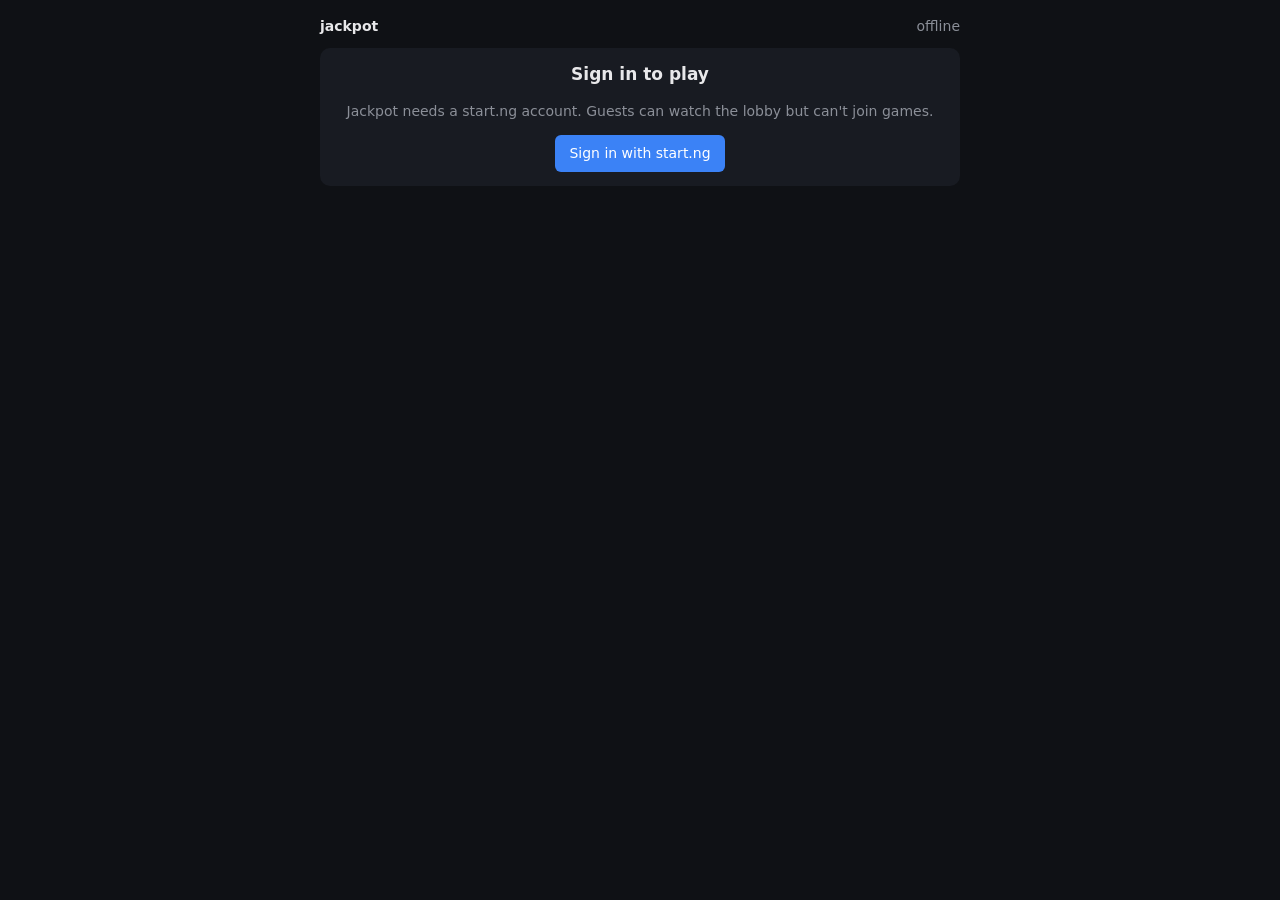
==== index.html @ dc9ca057 "Real client: sign-in, room list, lobby; move probe to probe/" ====
<!doctype html>
<html lang="en">
<head>
<meta charset="utf-8">
<meta name="viewport" content="width=device-width, initial-scale=1">
<title>jackpot</title>
<link rel="icon" href="data:,">
<link rel="stylesheet" href="css/base.css">
<link rel="stylesheet" href="css/app.css">
</head>
<body>
<div id="app"></div>
<div id="toast" hidden></div>
<script type="module" src="js/app.js"></script>
</body>
</html>
---- css/base.css ----
:root { color-scheme: dark; --bg:#0f1115; --card:#181b22; --fg:#e8e8ea; --mute:#8b8f98; --ok:#4ade80; --bad:#f87171; --warn:#fbbf24; --acc:#3b82f6; }
* { box-sizing: border-box; }
body { margin:0; padding:16px; background:var(--bg); color:var(--fg); font:14px/1.45 system-ui, sans-serif; }
button { padding:5px 10px; border-radius:6px; border:0; background:var(--acc); color:#fff; font:inherit; cursor:pointer; }
button:disabled { opacity:.4; cursor:default; }
button.alt { background:#2a2f3a; }
input, textarea { padding:5px 8px; border-radius:6px; border:1px solid #333; background:#0b0d11; color:var(--fg); font:inherit; }
.mute { color:var(--mute); } .ok { color:var(--ok); } .bad { color:var(--bad); } .warn { color:var(--warn); }
.row { display:flex; gap:6px; align-items:center; flex-wrap:wrap; }
.card { display:inline-flex; align-items:center; justify-content:center; width:34px; height:44px; border-radius:6px; background:#222733; font-size:20px; margin:2px; }
.card.pass { outline:2px solid var(--warn); }
---- css/app.css ----
header.top { display:flex; gap:12px; align-items:center; justify-content:space-between; margin-bottom:12px; }
header.top .profile { margin-left:auto; }
#app { max-width:640px; margin:0 auto; }
.panel { background:var(--card); border-radius:10px; padding:14px; margin-bottom:12px; }
.panel h2 { margin:0 0 8px; font-size:17px; }
.center { text-align:center; }
.between { justify-content:space-between; }
.room { display:flex; justify-content:space-between; align-items:center; gap:8px; padding:8px 0; border-top:1px solid #232733; flex-wrap:wrap; }
.tag { font-size:11px; padding:1px 7px; border-radius:99px; border:1px solid var(--mute); color:var(--mute); margin-left:4px; }
.who { display:inline-flex; align-items:center; gap:8px; }
.profile { display:flex; align-items:center; gap:10px; }
.avatar { border-radius:8px; image-rendering:pixelated; vertical-align:middle; }
a.btn { display:inline-block; padding:8px 14px; border-radius:6px; background:var(--acc); color:#fff; text-decoration:none; }
pre.log { height:140px; overflow:auto; font-size:12px; color:var(--mute); background:#0b0d11; padding:8px; border-radius:6px; white-space:pre-wrap; }
#toast { position:fixed; left:50%; bottom:20px; transform:translateX(-50%); background:#2a2f3a; padding:10px 16px; border-radius:8px; max-width:90vw; }
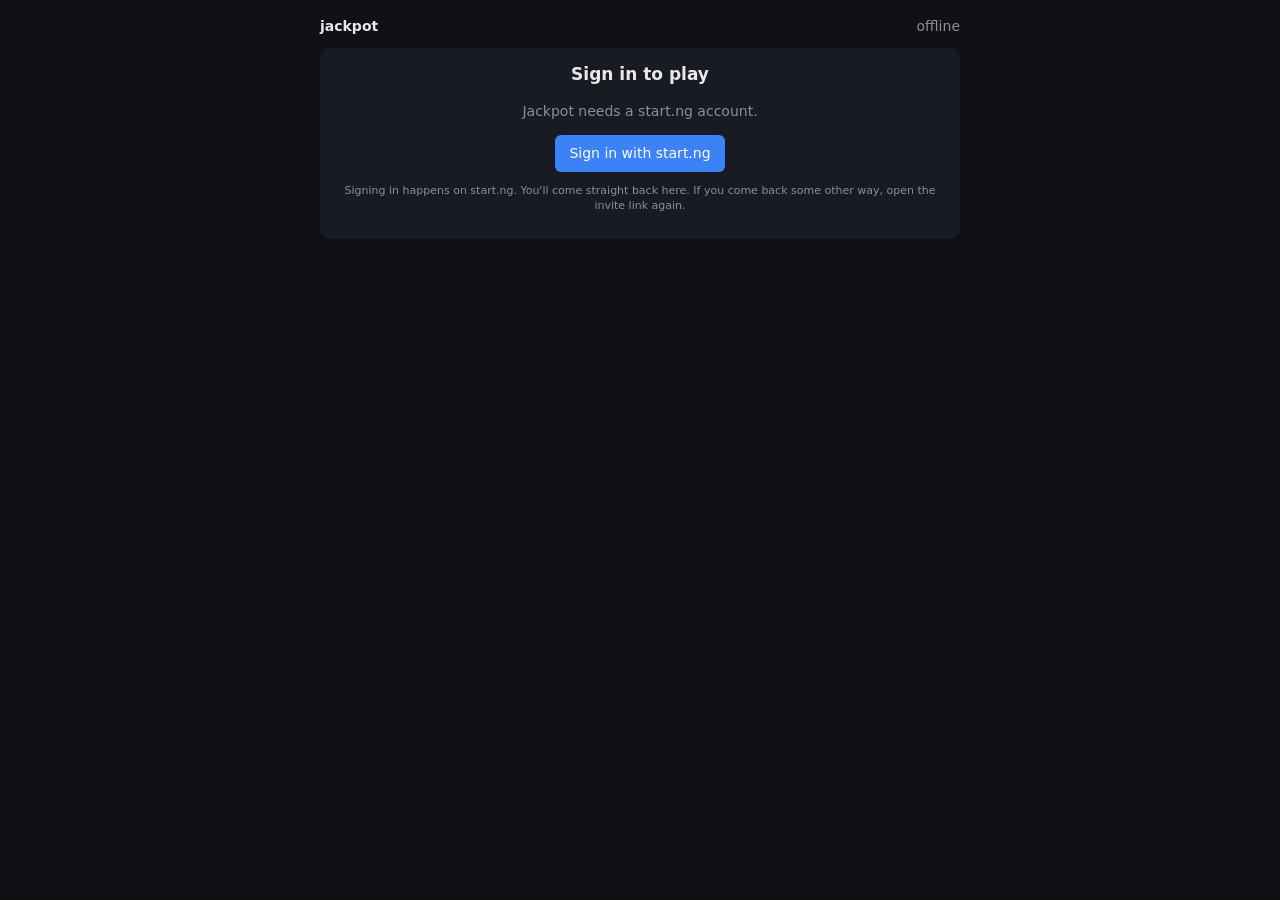
==== commit 49153345: "Game screen with no page scroll: bottom button with chat, team, signal, log and menu panels; popups;" ====
--- a/index.html
+++ b/index.html
@@ -11,6 +11,11 @@
 <body>
 <div id="app"></div>
 <div id="toast" hidden></div>
+<div id="popups"></div>
+<div id="banner" class="banner" hidden></div>
+<div id="dock" hidden></div>
+<div id="sheet" class="sheet" hidden></div>
+<div id="overlay" class="overlay" hidden></div>
 <script type="module" src="js/app.js"></script>
 </body>
 </html>
--- a/css/app.css
+++ b/css/app.css
@@ -13,3 +13,101 @@
 a.btn { display:inline-block; padding:8px 14px; border-radius:6px; background:var(--acc); color:#fff; text-decoration:none; }
 pre.log { height:140px; overflow:auto; font-size:12px; color:var(--mute); background:#0b0d11; padding:8px; border-radius:6px; white-space:pre-wrap; }
 #toast { position:fixed; left:50%; bottom:20px; transform:translateX(-50%); background:#2a2f3a; padding:10px 16px; border-radius:8px; max-width:90vw; }
+.ring { position:relative; height:min(78vw, 360px); margin:8px 0; }
+.stage .ring { position:absolute; inset:0; height:auto; margin:0; }
+.seat { position:absolute; transform:translate(-50%,-50%); text-align:center; width:84px; background:#12151b; border-radius:10px; padding:4px; border:2px solid transparent; }
+.seat.holder { border-color:var(--warn); }
+.seat.me { background:#1c2330; }
+.seat.out { opacity:.4; }
+.seat .nm { font-size:12px; overflow:hidden; text-overflow:ellipsis; white-space:nowrap; }
+.sm { font-size:11px; }
+.seat button.sm { padding:2px 6px; margin-top:2px; }
+.t0 { --team:#60a5fa; } .t1 { --team:#f472b6; } .t2 { --team:#4ade80; } .t3 { --team:#fbbf24; } .t4 { --team:#c084fc; }
+.seat:not(.holder) { border-color:transparent; } .seat .nm { color:var(--team, var(--fg)); }
+.score { display:flex; flex-direction:column; gap:4px; margin:6px 0; }
+.score-team { display:flex; justify-content:space-between; gap:8px; align-items:center; font-size:13px; }
+.score-team.out { opacity:.4; text-decoration:line-through; }
+.letters i { font-style:normal; display:inline-block; width:18px; text-align:center; color:#3a4050; font-weight:700; }
+.letters i.on { color:var(--team, var(--ok)); }
+.hand { text-align:center; margin:8px 0; }
+.card small { font-size:11px; margin-left:2px; color:var(--mute); }
+.prompt { background:#2a2312; border:1px solid var(--warn); border-radius:8px; padding:8px; margin:8px 0; }
+.chat { background:#0b0d11; border-radius:6px; padding:8px; min-height:90px; max-height:200px; overflow:auto; margin:8px 0; font-size:13px; }
+h3 { margin:8px 0 4px; font-size:14px; }
+.tag.priv { color:var(--warn); border-color:var(--warn); }
+.chat.private { border-left:3px solid var(--warn); }
+.panel.pub { border-left:3px solid var(--acc); }
+.modal-backdrop { position:fixed; inset:0; background:rgba(0,0,0,.65); display:flex; align-items:center; justify-content:center; padding:16px; z-index:50; }
+.modal { background:var(--card); border-radius:12px; width:min(560px, 100%); max-height:min(86vh, 720px); display:flex; flex-direction:column; box-shadow:0 10px 40px rgba(0,0,0,.5); }
+.modal-head { display:flex; justify-content:space-between; align-items:center; gap:8px; padding:14px 16px 8px; }
+.modal-head h2 { margin:0; font-size:18px; }
+.modal-body { overflow:auto; padding:0 16px 8px; font-size:14px; line-height:1.5; }
+.modal-body h3 { margin:14px 0 4px; font-size:14px; color:var(--acc); }
+.modal-body p, .modal-body ul { margin:4px 0; }
+.modal-body ul { padding-left:20px; }
+.modal-body .g { display:inline-block; font-size:18px; padding:0 4px; }
+.modal-foot { padding:10px 16px 14px; text-align:right; border-top:1px solid #232733; }
+.gestures { display:flex; flex-wrap:wrap; gap:6px; margin-bottom:6px; }
+.gestures button { font-size:13px; padding:4px 8px; }
+.feed { background:#0b0d11; border-radius:8px; padding:6px 10px; margin:8px 0; font-size:13px; }
+.sig.private { color:var(--warn); }
+.sig.hist { opacity:.65; }
+
+/* ---- the game screen: one screen, no page scroll ---- */
+body.stage-on { padding:0; overflow:hidden; height:100dvh; }
+body.stage-on #app { max-width:640px; margin:0 auto; height:100dvh; }
+body.stage-on #toast { bottom:92px; }
+.stage { height:100dvh; display:flex; flex-direction:column; gap:6px; padding:8px 10px 84px; }
+.topbar { display:flex; justify-content:space-between; align-items:center; font-weight:600; min-height:24px; }
+.topbar .conn { font-size:12px; }
+.stage .score { margin:0; }
+.score-team .nm { color:var(--team, var(--fg)); font-size:13px; overflow:hidden; text-overflow:ellipsis; white-space:nowrap; min-width:0; }
+.mid { flex:1; min-height:0; position:relative; }
+.centre { position:absolute; left:50%; top:50%; transform:translate(-50%,-50%); text-align:center; pointer-events:none; }
+.big { font-size:22px; font-weight:700; }
+.controls { display:flex; flex-direction:column; gap:6px; }
+.controls .hand { margin:0; text-align:center; min-height:50px; }
+button.wide { width:100%; padding:12px; font-size:16px; }
+.row.nowrap { flex-wrap:nowrap; }
+.row.nowrap input { flex:1; min-width:0; }
+.row.center { justify-content:center; }
+.teampane { flex:1; min-height:0; display:flex; flex-direction:column; gap:6px; }
+.teampane h3 { margin:0; }
+.teampane .chat { flex:1; min-height:0; max-height:none; margin:0; overflow:auto; }
+.resultbox { flex:1; display:flex; flex-direction:column; align-items:center; justify-content:center; gap:10px; text-align:center; }
+.resultbox .score { width:100%; }
+body.sheet-open .stage { height:50dvh; padding-bottom:6px; }
+body.sheet-open .controls > :not(.prompt) { display:none; }
+
+/* ---- the bottom button and its panels ---- */
+#dock { position:fixed; left:0; right:0; bottom:calc(12px + env(safe-area-inset-bottom)); display:flex; flex-direction:column; align-items:center; gap:10px; z-index:30; pointer-events:none; }
+#dock > * { pointer-events:auto; }
+.fab { width:58px; height:58px; border-radius:50%; font-size:24px; position:relative; box-shadow:0 4px 16px rgba(0,0,0,.5); }
+.dock-menu { display:flex; gap:8px; background:var(--card); padding:10px; border-radius:16px; box-shadow:0 4px 20px rgba(0,0,0,.5); }
+.dock-item { background:#222733; display:flex; flex-direction:column; align-items:center; gap:2px; padding:8px 8px; font-size:12px; min-width:54px; }
+.dock-item .ic { font-size:22px; position:relative; }
+.badge { position:absolute; top:-6px; right:-8px; background:#ef4444; color:#fff; font-size:11px; font-style:normal; min-width:18px; height:18px; border-radius:9px; display:flex; align-items:center; justify-content:center; padding:0 4px; }
+.fab .badge { top:-2px; right:-2px; }
+.sheet { position:fixed; left:0; right:0; bottom:0; height:50dvh; max-width:640px; margin:0 auto; background:var(--card); border-radius:16px 16px 0 0; box-shadow:0 -8px 30px rgba(0,0,0,.55); z-index:40; display:flex; flex-direction:column; }
+.sheet-head { display:flex; justify-content:space-between; align-items:center; padding:10px 14px 4px; }
+.sheet-head h3 { margin:0; font-size:16px; }
+.sheet-body { flex:1; min-height:0; display:flex; flex-direction:column; gap:6px; padding:0 14px; }
+.sheet-body #sheet-list { flex:1; min-height:0; overflow:auto; max-height:none; margin:0; }
+.sheet-foot { padding:8px 14px calc(12px + env(safe-area-inset-bottom)); }
+.sheet-foot:empty { display:none; }
+.tabs { display:flex; gap:6px; }
+.menu { display:flex; flex-direction:column; gap:10px; padding-bottom:8px; }
+
+/* ---- popups, banners and the end of the game ---- */
+#popups { position:fixed; top:42%; left:50%; transform:translate(-50%,-50%); width:min(92vw, 420px); display:flex; flex-direction:column; align-items:center; gap:6px; z-index:60; pointer-events:none; }
+.pop { background:#222733; padding:8px 12px; border-radius:10px; box-shadow:0 4px 16px rgba(0,0,0,.5); animation:pop .2s ease-out; }
+.pop.warn, .pop.private { border-left:3px solid var(--warn); }
+.pop.bad { border-left:3px solid var(--bad); }
+@keyframes pop { from { opacity:0; transform:translateY(-8px); } to { opacity:1; transform:none; } }
+.banner { position:fixed; left:50%; top:26%; transform:translateX(-50%); z-index:70; background:rgba(15,17,21,.96); border:2px solid var(--acc); border-radius:16px; padding:18px 26px; text-align:center; pointer-events:none; max-width:92vw; }
+.letter { font-size:30px; font-weight:800; color:var(--warn); margin-left:6px; }
+.overlay { position:fixed; inset:0; z-index:80; display:flex; flex-direction:column; align-items:center; justify-content:center; gap:12px; text-align:center; padding:24px; background:rgba(15,17,21,.94); }
+.overlay[hidden], .banner[hidden], #dock[hidden], .sheet[hidden] { display:none; }
+.overlay.win { background:radial-gradient(circle, #14351f, #0b1410); }
+.overlay.lose { background:radial-gradient(circle, #3a1717, #140b0b); }
+.overlay .icon { font-size:64px; }
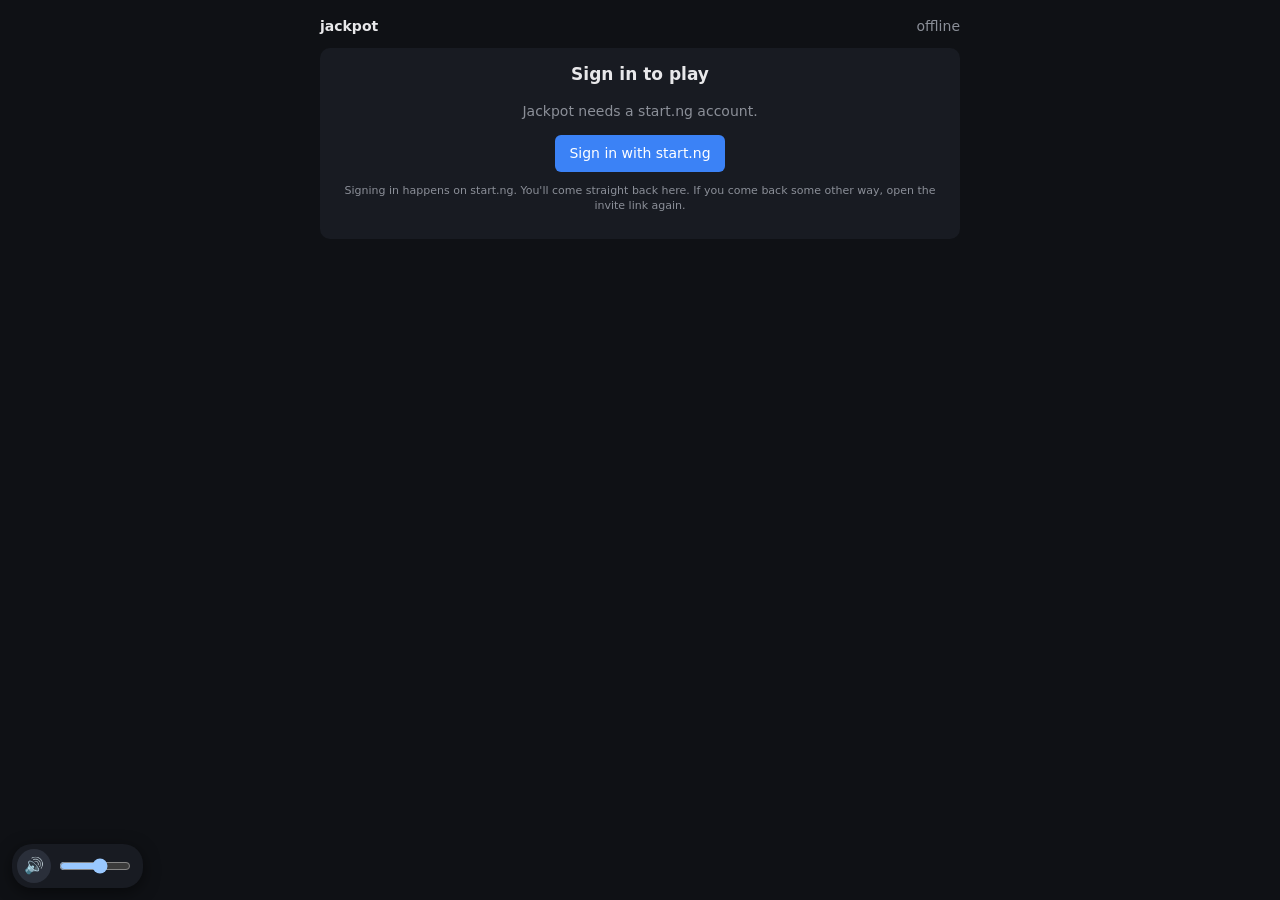
==== commit 37c19b47: "Add game sounds, a mute and volume control, and a game-start alert Cues are synthesised with the Web" ====
--- a/index.html
+++ b/index.html
@@ -16,6 +16,7 @@
 <div id="dock" hidden></div>
 <div id="sheet" class="sheet" hidden></div>
 <div id="overlay" class="overlay" hidden></div>
+<div id="sound"></div>
 <script type="module" src="js/app.js"></script>
 </body>
 </html>
--- a/css/app.css
+++ b/css/app.css
@@ -88,6 +88,9 @@
 .dock-item .ic { font-size:22px; position:relative; }
 .badge { position:absolute; top:-6px; right:-8px; background:#ef4444; color:#fff; font-size:11px; font-style:normal; min-width:18px; height:18px; border-radius:9px; display:flex; align-items:center; justify-content:center; padding:0 4px; }
 .fab .badge { top:-2px; right:-2px; }
+#sound { display:flex; align-items:center; gap:6px; position:fixed; left:12px; bottom:calc(12px + env(safe-area-inset-bottom)); z-index:30; background:var(--card); padding:5px 10px 5px 5px; border-radius:20px; box-shadow:0 4px 16px rgba(0,0,0,.5); }
+#sound button { width:34px; height:34px; border-radius:50%; padding:0; font-size:16px; }
+#sound input { width:72px; padding:0; }
 .sheet { position:fixed; left:0; right:0; bottom:0; height:50dvh; max-width:640px; margin:0 auto; background:var(--card); border-radius:16px 16px 0 0; box-shadow:0 -8px 30px rgba(0,0,0,.55); z-index:40; display:flex; flex-direction:column; }
 .sheet-head { display:flex; justify-content:space-between; align-items:center; padding:10px 14px 4px; }
 .sheet-head h3 { margin:0; font-size:16px; }
@@ -99,7 +102,7 @@
 .menu { display:flex; flex-direction:column; gap:10px; padding-bottom:8px; }
 
 /* ---- popups, banners and the end of the game ---- */
-#popups { position:fixed; top:42%; left:50%; transform:translate(-50%,-50%); width:min(92vw, 420px); display:flex; flex-direction:column; align-items:center; gap:6px; z-index:60; pointer-events:none; }
+#popups { position:fixed; top:27%; left:50%; transform:translateX(-50%); width:min(92vw, 420px); display:flex; flex-direction:column; align-items:center; gap:6px; z-index:60; pointer-events:none; }
 .pop { background:#222733; padding:8px 12px; border-radius:10px; box-shadow:0 4px 16px rgba(0,0,0,.5); animation:pop .2s ease-out; }
 .pop.warn, .pop.private { border-left:3px solid var(--warn); }
 .pop.bad { border-left:3px solid var(--bad); }
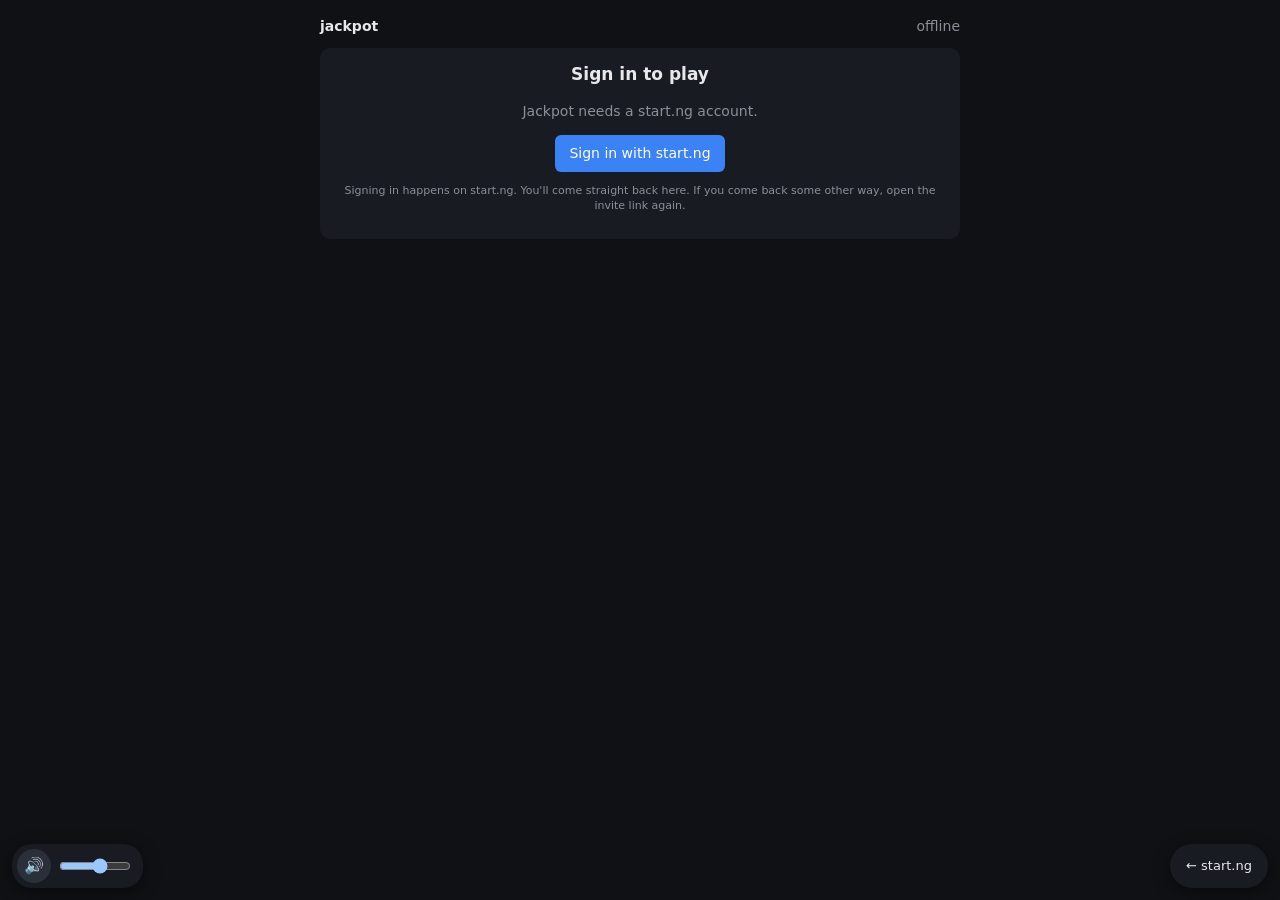
==== commit 598d184a: "Add a link back to start.ng A fixed '← start.ng' link sits at the bottom right of every screen, the " ====
--- a/index.html
+++ b/index.html
@@ -17,6 +17,7 @@
 <div id="sheet" class="sheet" hidden></div>
 <div id="overlay" class="overlay" hidden></div>
 <div id="sound"></div>
+<a id="startng" href="https://start.ng/">← start.ng</a>
 <script type="module" src="js/app.js"></script>
 </body>
 </html>
--- a/css/app.css
+++ b/css/app.css
@@ -17,6 +17,8 @@
 .stage .ring { position:absolute; inset:0; height:auto; margin:0; }
 .seat { position:absolute; transform:translate(-50%,-50%); text-align:center; width:84px; background:#12151b; border-radius:10px; padding:4px; border:2px solid transparent; }
 .seat.holder { border-color:var(--warn); }
+.seat .card { width:16px; height:22px; font-size:11px; margin:1px; border-radius:3px; } /* a watcher sees every hand: keep each to one row */
+.seat .card small { font-size:8px; }
 .seat.me { background:#1c2330; }
 .seat.out { opacity:.4; }
 .seat .nm { font-size:12px; overflow:hidden; text-overflow:ellipsis; white-space:nowrap; }
@@ -46,6 +48,10 @@
 .modal-body p, .modal-body ul { margin:4px 0; }
 .modal-body ul { padding-left:20px; }
 .modal-body .g { display:inline-block; font-size:18px; padding:0 4px; }
+.modal.small { width:min(340px, 100%); }
+.choices { display:flex; flex-direction:column; gap:8px; padding-bottom:16px; }
+.choice { display:flex; flex-direction:column; align-items:center; gap:2px; padding:14px; font-size:18px; }
+.choice span { font-size:12px; letter-spacing:.25em; opacity:.75; }
 .modal-foot { padding:10px 16px 14px; text-align:right; border-top:1px solid #232733; }
 .gestures { display:flex; flex-wrap:wrap; gap:6px; margin-bottom:6px; }
 .gestures button { font-size:13px; padding:4px 8px; }
@@ -54,6 +60,7 @@
 .sig.hist { opacity:.65; }
 
 /* ---- the game screen: one screen, no page scroll ---- */
+body { padding-bottom:calc(68px + env(safe-area-inset-bottom)); } /* room to scroll clear of the sound pill */
 body.stage-on { padding:0; overflow:hidden; height:100dvh; }
 body.stage-on #app { max-width:640px; margin:0 auto; height:100dvh; }
 body.stage-on #toast { bottom:92px; }
@@ -89,8 +96,9 @@
 .badge { position:absolute; top:-6px; right:-8px; background:#ef4444; color:#fff; font-size:11px; font-style:normal; min-width:18px; height:18px; border-radius:9px; display:flex; align-items:center; justify-content:center; padding:0 4px; }
 .fab .badge { top:-2px; right:-2px; }
 #sound { display:flex; align-items:center; gap:6px; position:fixed; left:12px; bottom:calc(12px + env(safe-area-inset-bottom)); z-index:30; background:var(--card); padding:5px 10px 5px 5px; border-radius:20px; box-shadow:0 4px 16px rgba(0,0,0,.5); }
+#startng { position:fixed; right:12px; bottom:calc(12px + env(safe-area-inset-bottom)); z-index:30; display:flex; align-items:center; height:44px; padding:0 16px; border-radius:22px; background:var(--card); color:var(--fg); font-size:13px; text-decoration:none; box-shadow:0 4px 16px rgba(0,0,0,.5); }
 #sound button { width:34px; height:34px; border-radius:50%; padding:0; font-size:16px; }
-#sound input { width:72px; padding:0; }
+#sound input { width:clamp(40px, calc(50vw - 108px), 72px); padding:0; } /* stays clear of the bottom button on narrow phones */
 .sheet { position:fixed; left:0; right:0; bottom:0; height:50dvh; max-width:640px; margin:0 auto; background:var(--card); border-radius:16px 16px 0 0; box-shadow:0 -8px 30px rgba(0,0,0,.55); z-index:40; display:flex; flex-direction:column; }
 .sheet-head { display:flex; justify-content:space-between; align-items:center; padding:10px 14px 4px; }
 .sheet-head h3 { margin:0; font-size:16px; }
@@ -108,6 +116,7 @@
 .pop.bad { border-left:3px solid var(--bad); }
 @keyframes pop { from { opacity:0; transform:translateY(-8px); } to { opacity:1; transform:none; } }
 .banner { position:fixed; left:50%; top:26%; transform:translateX(-50%); z-index:70; background:rgba(15,17,21,.96); border:2px solid var(--acc); border-radius:16px; padding:18px 26px; text-align:center; pointer-events:none; max-width:92vw; }
+.banner button { pointer-events:auto; margin-top:8px; }
 .letter { font-size:30px; font-weight:800; color:var(--warn); margin-left:6px; }
 .overlay { position:fixed; inset:0; z-index:80; display:flex; flex-direction:column; align-items:center; justify-content:center; gap:12px; text-align:center; padding:24px; background:rgba(15,17,21,.94); }
 .overlay[hidden], .banner[hidden], #dock[hidden], .sheet[hidden] { display:none; }
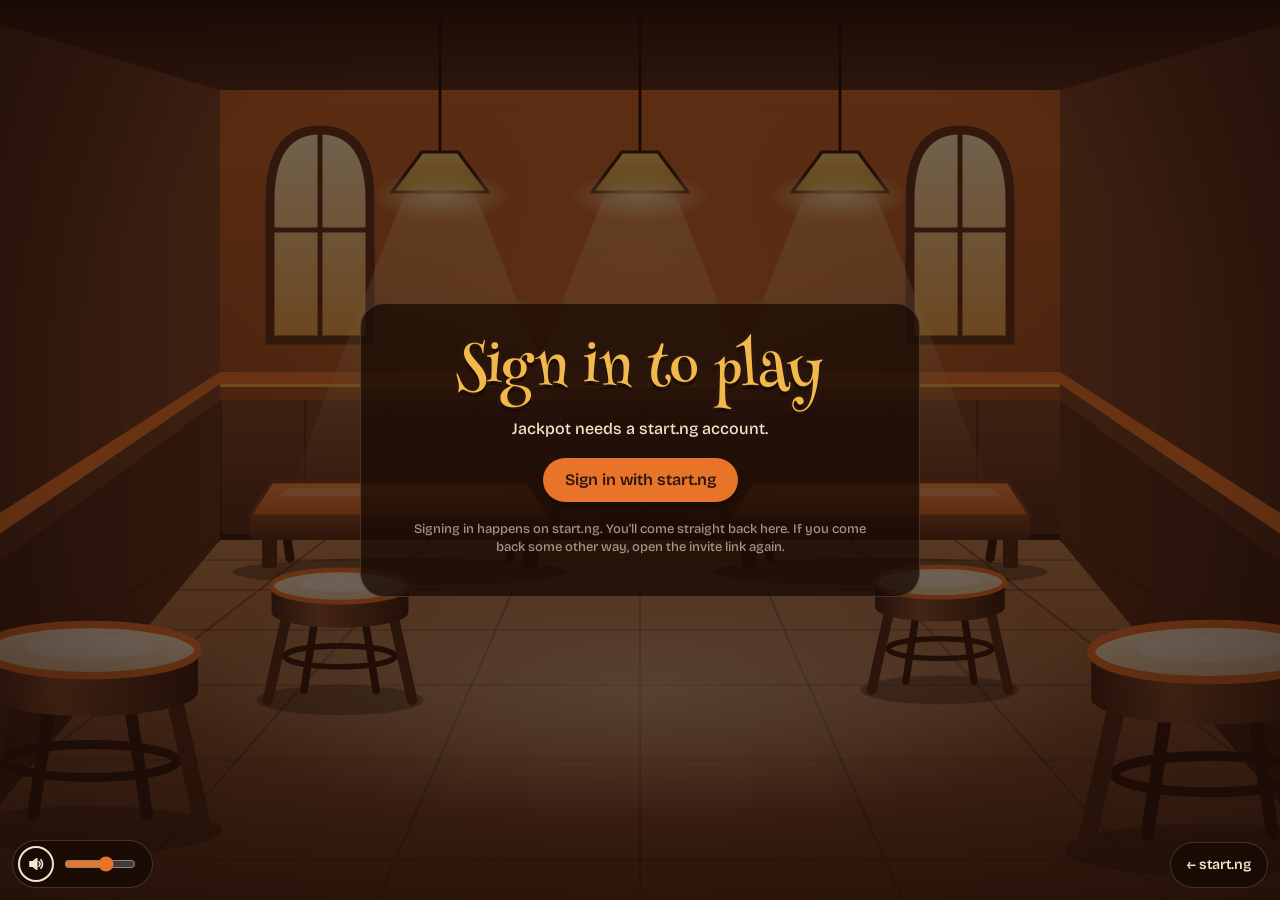
==== commit db474cd2: "Redesign the client: warm room, new screens, real avatars New look across every screen: a drawn room" ====
--- a/index.html
+++ b/index.html
@@ -2,18 +2,24 @@
 <html lang="en">
 <head>
 <meta charset="utf-8">
-<meta name="viewport" content="width=device-width, initial-scale=1">
+<meta name="viewport" content="width=device-width, initial-scale=1, viewport-fit=cover">
 <title>jackpot</title>
 <link rel="icon" href="data:,">
+<link rel="preconnect" href="https://fonts.googleapis.com">
+<link rel="preconnect" href="https://fonts.gstatic.com" crossorigin>
+<link rel="stylesheet" href="https://fonts.googleapis.com/css2?family=Bricolage+Grotesque:opsz,wght@12..96,400..800&family=Henny+Penny&display=swap">
 <link rel="stylesheet" href="css/base.css">
 <link rel="stylesheet" href="css/app.css">
 </head>
 <body>
+<div id="scene" aria-hidden="true"></div>
 <div id="app"></div>
+<div id="who"></div>
 <div id="toast" hidden></div>
 <div id="popups"></div>
 <div id="banner" class="banner" hidden></div>
 <div id="dock" hidden></div>
+<div id="scrim" hidden data-act="sheet-close"></div>
 <div id="sheet" class="sheet" hidden></div>
 <div id="overlay" class="overlay" hidden></div>
 <div id="sound"></div>
--- a/css/base.css
+++ b/css/base.css
@@ -1,11 +1,47 @@
-:root { color-scheme: dark; --bg:#0f1115; --card:#181b22; --fg:#e8e8ea; --mute:#8b8f98; --ok:#4ade80; --bad:#f87171; --warn:#fbbf24; --acc:#3b82f6; }
+/* Tokens, reset and the controls every screen shares. Screens and components are in app.css. */
+:root {
+  color-scheme: dark;
+  --ink: #2b160d; --night: #1a0b05; --cream: #f4e6cc; --orange: #e8742a; --gold: #f2b84b;
+  --ok: #4ade80; --bad: #f87171; --warn: #f2b84b; --bot: #9fb4ff;
+  --glass: rgba(26, 11, 5, .78); --glass-line: rgba(244, 230, 204, .18); --row: rgba(244, 230, 204, .08);
+  --mute: rgba(244, 230, 204, .62);
+  /* a team keeps its colour for the whole game: names, avatars, letters */
+  --t0: #e8742a; --t1: #7fc29b; --t2: #e0707f; --t3: #6fa8dc; --t4: #b794e6;
+  --display: 'Henny Penny', 'Georgia', serif;
+  --text: 'Bricolage Grotesque', system-ui, sans-serif;
+  --safe-b: env(safe-area-inset-bottom, 0px);
+}
 * { box-sizing: border-box; }
-body { margin:0; padding:16px; background:var(--bg); color:var(--fg); font:14px/1.45 system-ui, sans-serif; }
-button { padding:5px 10px; border-radius:6px; border:0; background:var(--acc); color:#fff; font:inherit; cursor:pointer; }
-button:disabled { opacity:.4; cursor:default; }
-button.alt { background:#2a2f3a; }
-input, textarea { padding:5px 8px; border-radius:6px; border:1px solid #333; background:#0b0d11; color:var(--fg); font:inherit; }
-.mute { color:var(--mute); } .ok { color:var(--ok); } .bad { color:var(--bad); } .warn { color:var(--warn); }
-.row { display:flex; gap:6px; align-items:center; flex-wrap:wrap; }
-.card { display:inline-flex; align-items:center; justify-content:center; width:34px; height:44px; border-radius:6px; background:#222733; font-size:20px; margin:2px; }
-.card.pass { outline:2px solid var(--warn); }
+html { background: var(--night); }
+body { margin: 0; min-height: 100dvh; color: var(--cream); font: 500 16px/1.4 var(--text); background: transparent; -webkit-tap-highlight-color: transparent; }
+h1, h2, h3, p { margin: 0; }
+[hidden] { display: none !important; }
+
+/* buttons: orange is the main action, cream the second, ghost the quiet one */
+button, a.btn { font: 600 16px/1.2 var(--text); display: inline-flex; align-items: center; justify-content: center; gap: 8px; padding: 12px 22px; border-radius: 999px; border: 0; background: var(--orange); color: var(--ink); text-decoration: none; cursor: pointer; box-shadow: 0 4px 0 var(--night); }
+button:active, a.btn:active { transform: translateY(2px); box-shadow: 0 2px 0 var(--night); }
+button.cream { background: var(--cream); }
+button.alt { background: rgba(26, 11, 5, .45); color: var(--cream); box-shadow: inset 0 0 0 2px var(--cream); }
+button.alt:active { box-shadow: inset 0 0 0 2px var(--cream); transform: none; }
+button.sm { padding: 9px 16px; font-size: 14px; }
+button.wide { width: 100%; padding: 16px; font-size: 18px; }
+button:disabled { opacity: .4; cursor: default; box-shadow: none; transform: none; }
+button.round { width: 44px; height: 44px; padding: 0; flex: 0 0 auto; background: rgba(26, 11, 5, .55); color: var(--cream); box-shadow: inset 0 0 0 2px var(--cream); }
+button.round.sm { width: 36px; height: 36px; }
+:focus-visible { outline: 3px solid var(--gold); outline-offset: 2px; }
+
+input, textarea { font: 500 16px var(--text); padding: 12px 18px; border-radius: 999px; border: 1px solid var(--glass-line); background: rgba(0, 0, 0, .4); color: var(--cream); min-width: 0; }
+input::placeholder { color: var(--mute); }
+input[type=range] { padding: 0; border: 0; background: none; accent-color: var(--orange); }
+
+.mute { color: var(--mute); } .ok { color: var(--ok); } .bad { color: var(--bad); } .warn { color: var(--gold); }
+.sm { font-size: 13px; }
+.row { display: flex; gap: 8px; align-items: center; flex-wrap: wrap; }
+.row.nowrap { flex-wrap: nowrap; }
+.row.nowrap input { flex: 1; min-width: 0; }
+.row.center { justify-content: center; }
+.row.between { justify-content: space-between; }
+.grow { flex: 1; min-width: 0; }
+
+/* the headline face: Henny Penny, gold, with a dark outline and a hard shadow */
+.display { font-family: var(--display); font-weight: 400; line-height: 1; color: var(--gold); -webkit-text-stroke: .12em var(--ink); paint-order: stroke fill; text-shadow: 0 .07em 0 var(--night); }
--- a/css/app.css
+++ b/css/app.css
@@ -1,125 +1,238 @@
-header.top { display:flex; gap:12px; align-items:center; justify-content:space-between; margin-bottom:12px; }
-header.top .profile { margin-left:auto; }
-#app { max-width:640px; margin:0 auto; }
-.panel { background:var(--card); border-radius:10px; padding:14px; margin-bottom:12px; }
-.panel h2 { margin:0 0 8px; font-size:17px; }
-.center { text-align:center; }
-.between { justify-content:space-between; }
-.room { display:flex; justify-content:space-between; align-items:center; gap:8px; padding:8px 0; border-top:1px solid #232733; flex-wrap:wrap; }
-.tag { font-size:11px; padding:1px 7px; border-radius:99px; border:1px solid var(--mute); color:var(--mute); margin-left:4px; }
-.who { display:inline-flex; align-items:center; gap:8px; }
-.profile { display:flex; align-items:center; gap:10px; }
-.avatar { border-radius:8px; image-rendering:pixelated; vertical-align:middle; }
-a.btn { display:inline-block; padding:8px 14px; border-radius:6px; background:var(--acc); color:#fff; text-decoration:none; }
-pre.log { height:140px; overflow:auto; font-size:12px; color:var(--mute); background:#0b0d11; padding:8px; border-radius:6px; white-space:pre-wrap; }
-#toast { position:fixed; left:50%; bottom:20px; transform:translateX(-50%); background:#2a2f3a; padding:10px 16px; border-radius:8px; max-width:90vw; }
-.ring { position:relative; height:min(78vw, 360px); margin:8px 0; }
-.stage .ring { position:absolute; inset:0; height:auto; margin:0; }
-.seat { position:absolute; transform:translate(-50%,-50%); text-align:center; width:84px; background:#12151b; border-radius:10px; padding:4px; border:2px solid transparent; }
-.seat.holder { border-color:var(--warn); }
-.seat .card { width:16px; height:22px; font-size:11px; margin:1px; border-radius:3px; } /* a watcher sees every hand: keep each to one row */
-.seat .card small { font-size:8px; }
-.seat.me { background:#1c2330; }
-.seat.out { opacity:.4; }
-.seat .nm { font-size:12px; overflow:hidden; text-overflow:ellipsis; white-space:nowrap; }
-.sm { font-size:11px; }
-.seat button.sm { padding:2px 6px; margin-top:2px; }
-.t0 { --team:#60a5fa; } .t1 { --team:#f472b6; } .t2 { --team:#4ade80; } .t3 { --team:#fbbf24; } .t4 { --team:#c084fc; }
-.seat:not(.holder) { border-color:transparent; } .seat .nm { color:var(--team, var(--fg)); }
-.score { display:flex; flex-direction:column; gap:4px; margin:6px 0; }
-.score-team { display:flex; justify-content:space-between; gap:8px; align-items:center; font-size:13px; }
-.score-team.out { opacity:.4; text-decoration:line-through; }
-.letters i { font-style:normal; display:inline-block; width:18px; text-align:center; color:#3a4050; font-weight:700; }
-.letters i.on { color:var(--team, var(--ok)); }
-.hand { text-align:center; margin:8px 0; }
-.card small { font-size:11px; margin-left:2px; color:var(--mute); }
-.prompt { background:#2a2312; border:1px solid var(--warn); border-radius:8px; padding:8px; margin:8px 0; }
-.chat { background:#0b0d11; border-radius:6px; padding:8px; min-height:90px; max-height:200px; overflow:auto; margin:8px 0; font-size:13px; }
-h3 { margin:8px 0 4px; font-size:14px; }
-.tag.priv { color:var(--warn); border-color:var(--warn); }
-.chat.private { border-left:3px solid var(--warn); }
-.panel.pub { border-left:3px solid var(--acc); }
-.modal-backdrop { position:fixed; inset:0; background:rgba(0,0,0,.65); display:flex; align-items:center; justify-content:center; padding:16px; z-index:50; }
-.modal { background:var(--card); border-radius:12px; width:min(560px, 100%); max-height:min(86vh, 720px); display:flex; flex-direction:column; box-shadow:0 10px 40px rgba(0,0,0,.5); }
-.modal-head { display:flex; justify-content:space-between; align-items:center; gap:8px; padding:14px 16px 8px; }
-.modal-head h2 { margin:0; font-size:18px; }
-.modal-body { overflow:auto; padding:0 16px 8px; font-size:14px; line-height:1.5; }
-.modal-body h3 { margin:14px 0 4px; font-size:14px; color:var(--acc); }
-.modal-body p, .modal-body ul { margin:4px 0; }
-.modal-body ul { padding-left:20px; }
-.modal-body .g { display:inline-block; font-size:18px; padding:0 4px; }
-.modal.small { width:min(340px, 100%); }
-.choices { display:flex; flex-direction:column; gap:8px; padding-bottom:16px; }
-.choice { display:flex; flex-direction:column; align-items:center; gap:2px; padding:14px; font-size:18px; }
-.choice span { font-size:12px; letter-spacing:.25em; opacity:.75; }
-.modal-foot { padding:10px 16px 14px; text-align:right; border-top:1px solid #232733; }
-.gestures { display:flex; flex-wrap:wrap; gap:6px; margin-bottom:6px; }
-.gestures button { font-size:13px; padding:4px 8px; }
-.feed { background:#0b0d11; border-radius:8px; padding:6px 10px; margin:8px 0; font-size:13px; }
-.sig.private { color:var(--warn); }
-.sig.hist { opacity:.65; }
+/* ---- the room behind everything ---- */
+#scene { position: fixed; inset: 0; z-index: -1; background: var(--room-wide) center bottom / cover no-repeat var(--night); }
+#scene::after { content: ""; position: absolute; inset: 0; background: rgba(26, 11, 5, var(--dim, .62)); }
+body[data-view=home] { --dim: 0; }
+body[data-view=game] { --dim: .5; }
+.t0 { --team: var(--t0); } .t1 { --team: var(--t1); } .t2 { --team: var(--t2); } .t3 { --team: var(--t3); } .t4 { --team: var(--t4); }
+.only-narrow { display: none !important; }
+
+/* ---- shell: who is signed in, connection, sound, back to start.ng ---- */
+#who { position: fixed; top: 8px; right: 16px; z-index: 30; display: flex; align-items: center; gap: 8px; }
+.status, .chip, #sound, #startng { background: rgba(26, 11, 5, .88); border: 1px solid var(--glass-line); border-radius: 999px; }
+.status { display: inline-flex; align-items: center; gap: 8px; padding: 7px 12px; font-size: 13px; }
+.status i { width: 8px; height: 8px; border-radius: 50%; background: currentColor; }
+.status.ok i { background: var(--ok); } .status.warn { color: var(--gold); } .status.bad { color: var(--bad); }
+.chip { display: flex; align-items: center; gap: 10px; padding: 4px 16px 4px 4px; line-height: 1.2; }
+.who-text { font-weight: 600; font-size: 15px; }
+#sound { position: fixed; left: 12px; bottom: calc(12px + var(--safe-b)); z-index: 30; display: flex; align-items: center; gap: 8px; padding: 5px 14px 5px 5px; }
+#sound input { width: 72px; }
+#startng { position: fixed; right: 12px; bottom: calc(12px + var(--safe-b)); z-index: 30; display: flex; align-items: center; padding: 12px 16px; color: var(--cream); font-size: 14px; font-weight: 600; text-decoration: none; }
+body.stage-on #who { display: none; }
+
+/* ---- faces and tags ---- */
+.av { display: inline-block; flex: 0 0 auto; width: var(--s); height: var(--s); border-radius: calc(var(--s) * .28); box-shadow: 0 0 0 3px var(--team, rgba(244, 230, 204, .35)); overflow: hidden; line-height: 0; }
+.avatar { image-rendering: pixelated; border-radius: inherit; }
+.who { display: inline-flex; align-items: center; gap: 10px; font-weight: 600; }
+.tag { display: inline-flex; align-items: center; padding: 3px 10px; border-radius: 999px; font-size: 12px; font-weight: 600; background: rgba(244, 230, 204, .18); color: var(--cream); white-space: nowrap; }
+.tag.orange { background: var(--orange); color: var(--ink); } .tag.gold { background: var(--gold); color: var(--ink); }
+.tag.bot { background: #202a44; color: var(--bot); } .tag.bad { background: rgba(248, 113, 113, .2); color: var(--bad); }
+.letters { display: inline-flex; gap: 4px; }
+.letters i { font-style: normal; display: grid; place-items: center; width: var(--lw, 26px); height: var(--lh, 32px); border-radius: 6px; background: var(--row); color: rgba(244, 230, 204, .5); font-weight: 700; font-size: 14px; }
+.letters i.on { background: var(--team, var(--gold)); color: var(--ink); }
+.hearts { display: inline-flex; gap: 3px; color: rgba(244, 230, 204, .25); }
+.hearts i { line-height: 0; } .hearts i.on { color: var(--orange); }
+
+/* ---- panels and pages ---- */
+.glass { background: var(--glass); border: 1px solid var(--glass-line); border-radius: 24px; }
+.pad { padding: 22px; } .center { text-align: center; }
+.big-text { font-size: clamp(18px, 2.6vw, 26px); font-weight: 600; }
+.glass h3 { font-size: 20px; font-weight: 700; margin-bottom: 10px; }
+.center-page { min-height: 100dvh; display: flex; flex-direction: column; align-items: center; justify-content: center; gap: 20px; padding: 56px 16px; text-align: center; }
+.card-center { padding: 40px; width: min(560px, 100%); display: flex; flex-direction: column; align-items: center; gap: 18px; }
+.card-center .display { font-size: clamp(36px, 6vw, 56px); }
+.dots { display: flex; gap: 12px; } .dots i { width: 18px; height: 18px; border-radius: 50%; background: var(--gold); animation: pulse 1.2s infinite; } .dots i:nth-child(2) { animation-delay: .2s; } .dots i:nth-child(3) { animation-delay: .4s; }
+@keyframes pulse { 0%, 100% { opacity: 1; } 50% { opacity: .25; } }
+.page { min-height: 100dvh; padding: 64px 16px 110px; display: flex; justify-content: center; }
+.col { width: 100%; max-width: 880px; display: flex; flex-direction: column; gap: 16px; }
+.col.wide-col { max-width: 1200px; }
+.head { display: flex; align-items: center; gap: 14px; }
+.head .display { font-size: clamp(38px, 5vw, 56px); }
+.stack { display: flex; flex-direction: column; gap: 12px; } .stack.tight { gap: 8px; }
+.notice { display: flex; align-items: center; gap: 12px; flex-wrap: wrap; padding: 12px 18px; border-radius: 20px; background: var(--row); border: 1px solid var(--glass-line); }
+.notice.orange { background: rgba(232, 116, 42, .22); border: 1.5px solid var(--orange); }
+.notice.gold { background: rgba(242, 184, 75, .16); border: 1.5px solid var(--gold); }
+.bar { position: fixed; left: 0; right: 0; bottom: 0; z-index: 20; display: flex; gap: 12px; padding: 14px 16px calc(14px + var(--safe-b)); background: rgba(26, 11, 5, .94); }
+.bar button { flex: 1; }
+
+/* ---- home ---- */
+.home { position: relative; min-height: 100dvh; display: flex; flex-direction: column; align-items: center; justify-content: flex-end; padding: 0 24px 72px; text-align: center; }
+/* the headline and the line under it sit in the middle of the page; the buttons stay at the bottom */
+.hero { position: absolute; left: 0; right: 0; top: 50%; transform: translateY(-50%); padding: 0 24px; display: flex; flex-direction: column; align-items: center; gap: 18px; }
+.hero h1 { font-size: clamp(80px, 13vw, 176px); }
+.hero p { max-width: 760px; font-size: clamp(17px, 2vw, 24px); line-height: 1.45; text-shadow: 0 2px 8px rgba(26, 11, 5, .8); }
+.actions { display: flex; gap: 18px; flex-wrap: wrap; justify-content: center; }
+.actions button { padding: 18px 36px; font-size: 20px; }
+
+/* ---- your games, rooms ---- */
+.game, .room-card { display: flex; align-items: center; gap: 24px; padding: 20px 24px; }
+.game-info { min-width: 0; flex: 0 1 300px; display: flex; flex-direction: column; gap: 6px; }
+.code { font-size: 28px; font-weight: 700; letter-spacing: .02em; }
+.game-teams { flex: 1; min-width: 0; display: flex; flex-direction: column; gap: 8px; }
+.team-row { display: flex; align-items: center; gap: 10px; flex-wrap: wrap; }
+.team-row .dot, .score-team .dot { width: 10px; height: 10px; border-radius: 50%; background: var(--team, var(--cream)); flex: 0 0 auto; }
+.names { font-weight: 600; }
+.room-card .game-info { flex: 1 1 auto; }
+.code-row input { flex: 1; }
+
+/* ---- lobby ---- */
+.lobby-grid { display: grid; grid-template-columns: 1fr 380px; gap: 24px; align-items: start; }
+.teams { display: grid; grid-template-columns: repeat(auto-fill, minmax(190px, 1fr)); gap: 12px; }
+.teamcard { background: var(--row); border-radius: 18px; padding: 14px; display: flex; flex-direction: column; gap: 8px; border-left: 4px solid var(--team, var(--cream)); }
+.teamcard.open { border: 2px dashed rgba(244, 230, 204, .35); align-items: center; justify-content: center; color: var(--mute); min-height: 90px; }
+.player-row { display: flex; align-items: center; gap: 10px; flex-wrap: wrap; padding: 8px 14px; border-radius: 16px; background: var(--row); }
+.timer-card .label { color: var(--mute); }
+.timer-card .big { font-size: 88px; }
+.glass #invite-link { width: 100%; border-radius: 12px; margin-bottom: 10px; }
+.glass .wide + .wide { margin-top: 10px; }
+
+/* ---- cards ---- */
+.card { --cw: 92px; position: relative; display: inline-block; flex: 0 0 auto; width: var(--cw); height: calc(var(--cw) * 1.4); border-radius: 12px; background: #f4e6cc; border: 2px solid #d9c39a; color: #6b1a1f; box-shadow: 0 3px 0 rgba(0, 0, 0, .25); }
+.card .big { position: absolute; inset: 0; display: grid; place-items: center; } .card .big svg { width: 60%; height: auto; }
+.card .corner { position: absolute; left: 8px; top: 8px; line-height: 0; }
+button.card { padding: 0; font: inherit; }
+.card.mini { --cw: 28px; border-radius: 5px; border-width: 1px; } .card.mini .corner { display: none; } .card.mini .big svg { width: 70%; }
+.hand { display: flex; justify-content: center; min-height: 50px; }
+.hand .card { --cw: clamp(64px, 8vw, 92px); } .hand .card + .card { margin-left: -14px; }
+.fan { display: flex; } .fan .card + .card { margin-left: -30px; } .fan .card:nth-child(1) { transform: rotate(-14deg); } .fan .card:nth-child(3) { transform: rotate(14deg); }
 
 /* ---- the game screen: one screen, no page scroll ---- */
-body { padding-bottom:calc(68px + env(safe-area-inset-bottom)); } /* room to scroll clear of the sound pill */
-body.stage-on { padding:0; overflow:hidden; height:100dvh; }
-body.stage-on #app { max-width:640px; margin:0 auto; height:100dvh; }
-body.stage-on #toast { bottom:92px; }
-.stage { height:100dvh; display:flex; flex-direction:column; gap:6px; padding:8px 10px 84px; }
-.topbar { display:flex; justify-content:space-between; align-items:center; font-weight:600; min-height:24px; }
-.topbar .conn { font-size:12px; }
-.stage .score { margin:0; }
-.score-team .nm { color:var(--team, var(--fg)); font-size:13px; overflow:hidden; text-overflow:ellipsis; white-space:nowrap; min-width:0; }
-.mid { flex:1; min-height:0; position:relative; }
-.centre { position:absolute; left:50%; top:50%; transform:translate(-50%,-50%); text-align:center; pointer-events:none; }
-.big { font-size:22px; font-weight:700; }
-.controls { display:flex; flex-direction:column; gap:6px; }
-.controls .hand { margin:0; text-align:center; min-height:50px; }
-button.wide { width:100%; padding:12px; font-size:16px; }
-.row.nowrap { flex-wrap:nowrap; }
-.row.nowrap input { flex:1; min-width:0; }
-.row.center { justify-content:center; }
-.teampane { flex:1; min-height:0; display:flex; flex-direction:column; gap:6px; }
-.teampane h3 { margin:0; }
-.teampane .chat { flex:1; min-height:0; max-height:none; margin:0; overflow:auto; }
-.resultbox { flex:1; display:flex; flex-direction:column; align-items:center; justify-content:center; gap:10px; text-align:center; }
-.resultbox .score { width:100%; }
-body.sheet-open .stage { height:50dvh; padding-bottom:6px; }
-body.sheet-open .controls > :not(.prompt) { display:none; }
-
-/* ---- the bottom button and its panels ---- */
-#dock { position:fixed; left:0; right:0; bottom:calc(12px + env(safe-area-inset-bottom)); display:flex; flex-direction:column; align-items:center; gap:10px; z-index:30; pointer-events:none; }
-#dock > * { pointer-events:auto; }
-.fab { width:58px; height:58px; border-radius:50%; font-size:24px; position:relative; box-shadow:0 4px 16px rgba(0,0,0,.5); }
-.dock-menu { display:flex; gap:8px; background:var(--card); padding:10px; border-radius:16px; box-shadow:0 4px 20px rgba(0,0,0,.5); }
-.dock-item { background:#222733; display:flex; flex-direction:column; align-items:center; gap:2px; padding:8px 8px; font-size:12px; min-width:54px; }
-.dock-item .ic { font-size:22px; position:relative; }
-.badge { position:absolute; top:-6px; right:-8px; background:#ef4444; color:#fff; font-size:11px; font-style:normal; min-width:18px; height:18px; border-radius:9px; display:flex; align-items:center; justify-content:center; padding:0 4px; }
-.fab .badge { top:-2px; right:-2px; }
-#sound { display:flex; align-items:center; gap:6px; position:fixed; left:12px; bottom:calc(12px + env(safe-area-inset-bottom)); z-index:30; background:var(--card); padding:5px 10px 5px 5px; border-radius:20px; box-shadow:0 4px 16px rgba(0,0,0,.5); }
-#startng { position:fixed; right:12px; bottom:calc(12px + env(safe-area-inset-bottom)); z-index:30; display:flex; align-items:center; height:44px; padding:0 16px; border-radius:22px; background:var(--card); color:var(--fg); font-size:13px; text-decoration:none; box-shadow:0 4px 16px rgba(0,0,0,.5); }
-#sound button { width:34px; height:34px; border-radius:50%; padding:0; font-size:16px; }
-#sound input { width:clamp(40px, calc(50vw - 108px), 72px); padding:0; } /* stays clear of the bottom button on narrow phones */
-.sheet { position:fixed; left:0; right:0; bottom:0; height:50dvh; max-width:640px; margin:0 auto; background:var(--card); border-radius:16px 16px 0 0; box-shadow:0 -8px 30px rgba(0,0,0,.55); z-index:40; display:flex; flex-direction:column; }
-.sheet-head { display:flex; justify-content:space-between; align-items:center; padding:10px 14px 4px; }
-.sheet-head h3 { margin:0; font-size:16px; }
-.sheet-body { flex:1; min-height:0; display:flex; flex-direction:column; gap:6px; padding:0 14px; }
-.sheet-body #sheet-list { flex:1; min-height:0; overflow:auto; max-height:none; margin:0; }
-.sheet-foot { padding:8px 14px calc(12px + env(safe-area-inset-bottom)); }
-.sheet-foot:empty { display:none; }
-.tabs { display:flex; gap:6px; }
-.menu { display:flex; flex-direction:column; gap:10px; padding-bottom:8px; }
-
-/* ---- popups, banners and the end of the game ---- */
-#popups { position:fixed; top:27%; left:50%; transform:translateX(-50%); width:min(92vw, 420px); display:flex; flex-direction:column; align-items:center; gap:6px; z-index:60; pointer-events:none; }
-.pop { background:#222733; padding:8px 12px; border-radius:10px; box-shadow:0 4px 16px rgba(0,0,0,.5); animation:pop .2s ease-out; }
-.pop.warn, .pop.private { border-left:3px solid var(--warn); }
-.pop.bad { border-left:3px solid var(--bad); }
-@keyframes pop { from { opacity:0; transform:translateY(-8px); } to { opacity:1; transform:none; } }
-.banner { position:fixed; left:50%; top:26%; transform:translateX(-50%); z-index:70; background:rgba(15,17,21,.96); border:2px solid var(--acc); border-radius:16px; padding:18px 26px; text-align:center; pointer-events:none; max-width:92vw; }
-.banner button { pointer-events:auto; margin-top:8px; }
-.letter { font-size:30px; font-weight:800; color:var(--warn); margin-left:6px; }
-.overlay { position:fixed; inset:0; z-index:80; display:flex; flex-direction:column; align-items:center; justify-content:center; gap:12px; text-align:center; padding:24px; background:rgba(15,17,21,.94); }
-.overlay[hidden], .banner[hidden], #dock[hidden], .sheet[hidden] { display:none; }
-.overlay.win { background:radial-gradient(circle, #14351f, #0b1410); }
-.overlay.lose { background:radial-gradient(circle, #3a1717, #140b0b); }
-.overlay .icon { font-size:64px; }
+body.stage-on { overflow: hidden; height: 100dvh; }
+.stage { height: 100dvh; display: flex; flex-direction: column; gap: 10px; padding: 16px clamp(16px, 4vw, 56px) 16px; }
+.topbar { display: flex; align-items: center; gap: 16px; min-height: 48px; padding-right: 60px; }
+.topbar .display { font-size: clamp(30px, 4vw, 44px); }
+.topbar .display small { font: 500 16px var(--text); -webkit-text-stroke: 0; color: var(--cream); text-shadow: none; margin: 0 6px; }
+.topbar .conn { margin-left: auto; }
+.score { align-self: flex-start; display: flex; flex-direction: column; gap: 8px; padding: 12px 16px; background: var(--glass); border: 1px solid var(--glass-line); border-radius: 18px; }
+.score-team { display: flex; align-items: center; gap: 10px; }
+.score-team .nm { max-width: min(340px, 60vw); overflow: hidden; text-overflow: ellipsis; white-space: nowrap; font-weight: 600; }
+.score-team .letters { margin-left: auto; }
+.score .letters { --lw: 22px; --lh: 28px; }
+.score-team.out { opacity: .4; text-decoration: line-through; }
+.mid { flex: 1; min-height: 0; position: relative; }
+.ring { position: absolute; inset: 0; }
+.oval { position: absolute; left: 14%; right: 14%; top: 16%; bottom: 16%; border-radius: 50%; border: 8px solid #4a2815; background: radial-gradient(ellipse at 50% 45%, rgba(244, 230, 204, .16), transparent 62%), #9a4a1e; box-shadow: 0 0 0 4px #2a140a, 0 20px 40px rgba(0, 0, 0, .45); }
+.centre { position: absolute; left: 50%; top: 50%; transform: translate(-50%, -50%); text-align: center; pointer-events: none; }
+.timer { font-size: clamp(36px, 6vw, 64px); }
+.seat { position: absolute; transform: translate(-50%, -50%); display: flex; flex-direction: column; align-items: center; gap: 4px; padding: 10px 14px; min-width: 96px; background: var(--glass); border: 1px solid var(--glass-line); border-radius: 18px; text-align: center; }
+.seat.holder { border: 3px solid var(--gold); padding: 8px 12px; }
+.seat.out { opacity: .4; }
+.seat .nm { font-weight: 600; max-width: 110px; overflow: hidden; text-overflow: ellipsis; white-space: nowrap; }
+.botmark { position: absolute; top: -8px; right: -6px; font-size: 11px; font-weight: 600; padding: 1px 8px; border-radius: 999px; background: #202a44; color: var(--bot); border: 1px solid var(--bot); }
+.seat .mini { display: flex; } .seat .mini .card + .card { margin-left: -6px; }
+.suspect { padding: 6px 16px; margin-top: 2px; }
+.ring.dense .seat { padding: 6px 8px; min-width: 0; gap: 2px; } .ring.dense .seat .nm { font-size: 12px; max-width: 70px; } .ring.dense .seat .tag { display: none; } .ring.dense .suspect { padding: 3px 8px; font-size: 11px; }
+.controls { display: flex; flex-direction: column; align-items: center; gap: 8px; padding-bottom: 44px; }
+.me { display: flex; align-items: center; gap: 10px; padding: 5px 14px 5px 6px; border-radius: 999px; background: var(--glass); border: 3px solid var(--gold); }
+.pass { display: flex; gap: 8px; flex-wrap: wrap; justify-content: center; }
+.passchip { padding: 7px 14px; font-size: 14px; background: rgba(244, 230, 204, .1); color: var(--cream); box-shadow: inset 0 0 0 1.5px rgba(244, 230, 204, .5); }
+.passchip:active { box-shadow: inset 0 0 0 1.5px rgba(244, 230, 204, .5); }
+.pass.urgent .passchip { background: rgba(242, 184, 75, .18); box-shadow: inset 0 0 0 3px var(--gold); }
+.hint { min-height: 20px; color: var(--mute); font-size: 13px; text-align: center; }
+.controls .jackpot { width: min(380px, 100%); font-size: 20px; }
+.prompt.forced { display: flex; align-items: center; gap: 10px; flex-wrap: wrap; justify-content: center; padding: 8px 16px; border-radius: 14px; background: rgba(242, 184, 75, .18); border: 2px solid var(--gold); }
+.prompt .timer { font-size: 28px; }
+.prompt.reveal { padding: 28px; display: flex; flex-direction: column; align-items: center; gap: 14px; text-align: center; border: 2px solid var(--gold); max-width: min(640px, 92vw); }
+.prompt.reveal .display { font-size: clamp(30px, 5vw, 46px); }
+.opts { display: flex; gap: 12px; justify-content: center; }
+.opts .card { --cw: clamp(60px, 14vw, 92px); } .opts .card:not(.sel) { opacity: .55; } .opts .card.sel { box-shadow: 0 0 0 5px var(--gold); }
+.watching { display: inline-flex; align-items: center; gap: 16px; padding: 8px 10px 8px 22px; background: var(--glass); border: 1px solid var(--glass-line); border-radius: 999px; font-weight: 600; }
+.teampane { flex: 1; min-height: 0; width: min(880px, 100%); align-self: center; display: flex; flex-direction: column; gap: 10px; padding: 20px; margin-bottom: 44px; }
+.teampane h3 { margin: 0; }
+.chat { flex: 1; min-height: 0; overflow: auto; display: flex; flex-direction: column; gap: 10px; }
+.msg { display: flex; align-items: flex-end; gap: 8px; max-width: 90%; } .msg.me { align-self: flex-end; }
+.bubble { display: flex; flex-direction: column; padding: 8px 12px; border-radius: 16px; background: var(--row); }
+.msg.me .bubble { background: rgba(232, 116, 42, .28); box-shadow: inset 0 0 0 1px rgba(232, 116, 42, .7); }
+.bubble b { font-size: 12px; color: var(--gold); }
+.evt { background: var(--row); border-radius: 12px; padding: 8px 12px; font-size: 14px; } .evt.private { color: var(--gold); } .evt.hist { opacity: .65; }
+.resultbox { flex: 1; display: flex; flex-direction: column; align-items: center; justify-content: center; gap: 16px; text-align: center; padding-bottom: 44px; }
+.resultbox .display { font-size: clamp(40px, 7vw, 84px); }
+.back-who { display: inline-flex; flex-direction: column; align-items: center; gap: 6px; font-weight: 600; } .back-who.away .av { opacity: .45; }
+.display.timer b { font-weight: inherit; }
+
+/* ---- the menu button and its panels ---- */
+#dock { position: fixed; top: 12px; right: 16px; z-index: 35; display: flex; flex-direction: column; align-items: flex-end; gap: 10px; }
+.fab { position: relative; }
+.dock-menu { display: flex; flex-direction: column; gap: 6px; padding: 10px; background: var(--glass); border: 1px solid var(--glass-line); border-radius: 18px; }
+.dock-item { justify-content: flex-start; padding: 10px 18px; }
+.ic-wrap { position: relative; display: inline-flex; }
+.badge { position: absolute; top: -6px; right: -8px; min-width: 18px; height: 18px; padding: 0 4px; display: grid; place-items: center; border-radius: 9px; background: #ef4444; color: #fff; font-size: 11px; font-style: normal; }
+.fab .badge { top: -2px; right: -2px; }
+#scrim { position: fixed; inset: 0; z-index: 38; background: rgba(26, 11, 5, .5); }
+.sheet { position: fixed; z-index: 40; top: 24px; right: 24px; bottom: 24px; width: 460px; display: flex; flex-direction: column; gap: 12px; padding: 18px 20px; background: rgba(43, 22, 13, .97); border: 1px solid var(--glass-line); border-radius: 24px; }
+.grab { display: none; align-self: center; width: 44px; height: 5px; border-radius: 3px; background: rgba(244, 230, 204, .35); }
+.sheet-head { display: flex; justify-content: space-between; align-items: center; } .sheet-head .display { font-size: 34px; }
+.sheet-body { flex: 1; min-height: 0; display: flex; flex-direction: column; gap: 10px; }
+.sheet-body .scroll { flex: 1; min-height: 0; overflow: auto; }
+.sheet-foot:empty { display: none; } .sheet-foot { display: flex; flex-direction: column; gap: 8px; }
+.tabs { display: flex; gap: 8px; } .tabs button { padding: 8px 18px; }
+.menu { display: flex; flex-direction: column; gap: 10px; }
+.sheet h4 { margin: 12px 0 6px; color: var(--gold); font-size: 14px; }
+.gestures { display: flex; flex-wrap: wrap; gap: 8px; }
+.gesture { background: var(--row); color: var(--cream); box-shadow: inset 0 0 0 1px var(--glass-line); padding: 8px 14px; font-size: 15px; font-weight: 500; }
+.ideas { display: grid; grid-template-columns: repeat(auto-fill, minmax(140px, 1fr)); gap: 10px; }
+.idea { background: var(--row); border: 1px solid var(--glass-line); border-radius: 14px; padding: 10px 12px; } .idea small { display: block; color: var(--mute); }
+
+/* ---- dialogs ---- */
+.modal-backdrop { position: fixed; inset: 0; z-index: 50; display: flex; align-items: center; justify-content: center; padding: 16px; background: rgba(26, 11, 5, .78); }
+.modal-backdrop.soft { background: rgba(26, 11, 5, .55); }
+.modal { width: min(620px, 100%); max-height: min(88vh, 760px); display: flex; flex-direction: column; background: rgba(43, 22, 13, .97); border: 1px solid var(--glass-line); border-radius: 28px; }
+.modal.small { width: min(540px, 100%); } .modal.big { width: min(1200px, 100%); }
+.modal-head { display: flex; justify-content: space-between; align-items: center; padding: 24px 28px 8px; } .modal-head .display { font-size: clamp(32px, 5vw, 44px); }
+.modal-body { overflow: auto; padding: 8px 28px 28px; display: flex; flex-direction: column; gap: 16px; }
+.how { display: grid; grid-template-columns: repeat(3, 1fr); gap: 16px; }
+.glass-row { background: var(--row); border-radius: 18px; padding: 18px; } .glass-row h3 { color: var(--gold); font-size: 19px; margin-bottom: 6px; } .glass-row p { font-size: 15px; line-height: 1.5; }
+.choices { flex-direction: row; }
+.choice { flex: 1; flex-direction: column; gap: 12px; padding: 22px 16px; border-radius: 20px; background: var(--row); color: var(--cream); box-shadow: inset 0 0 0 1px var(--glass-line); } .choice b { font-size: 26px; } .choice.sel { box-shadow: inset 0 0 0 3px var(--orange); }
+.choice .letters { --lw: 26px; --lh: 34px; --team: var(--gold); }
+
+/* ---- popups, banners, the end of the game ---- */
+#toast { position: fixed; left: 50%; bottom: 76px; transform: translateX(-50%); z-index: 90; max-width: 90vw; padding: 10px 18px; border-radius: 12px; background: rgba(43, 22, 13, .97); border: 1px solid var(--glass-line); }
+#popups { position: fixed; top: 20%; left: 50%; transform: translateX(-50%); z-index: 60; width: min(92vw, 460px); display: flex; flex-direction: column; align-items: center; gap: 8px; pointer-events: none; }
+.pop { width: 100%; padding: 10px 14px; border-radius: 12px; background: rgba(43, 22, 13, .97); border: 1px solid var(--glass-line); box-shadow: 0 4px 16px rgba(0, 0, 0, .5); animation: pop .2s ease-out; }
+.pop.warn, .pop.private { border-left: 4px solid var(--gold); } .pop.bad { border-left: 4px solid var(--bad); }
+@keyframes pop { from { opacity: 0; transform: translateY(-8px); } to { opacity: 1; transform: none; } }
+.banner { position: fixed; left: 50%; top: 24%; transform: translateX(-50%); z-index: 70; display: flex; flex-direction: column; align-items: center; gap: 10px; max-width: 92vw; padding: 24px 40px; text-align: center; pointer-events: none; background: rgba(26, 11, 5, .96); border: 3px solid var(--gold); border-radius: 24px; }
+.banner button { pointer-events: auto; }
+.banner .big { font-size: clamp(40px, 8vw, 72px); }
+.banner-title { font-size: clamp(20px, 3vw, 30px); font-weight: 700; }
+.banner-row { display: flex; align-items: center; gap: 16px; font-weight: 600; font-size: 20px; } .letter { font-size: clamp(56px, 8vw, 84px); }
+.overlay { position: fixed; inset: 0; z-index: 80; display: flex; flex-direction: column; align-items: center; justify-content: center; gap: 16px; padding: 24px; text-align: center; background: rgba(26, 11, 5, .96); }
+.overlay.lose { background: rgba(42, 12, 12, .97); } .overlay.draw { background: rgba(33, 24, 18, .97); }
+.result-icon { color: var(--cream); } .overlay.win .result-icon { color: var(--gold); }
+.overlay .big { font-size: clamp(40px, 8vw, 84px); } .overlay .count { font-size: clamp(90px, 18vw, 160px); }
+
+/* ---- phones ---- */
+@media (max-width: 640px) {
+  #scene { background-image: var(--room-tall); }
+  .only-wide { display: none !important; } .only-narrow { display: inline-flex !important; } div.only-narrow.bar { display: flex !important; }
+  #who { top: 6px; right: 12px; } .status span { display: none; } .status { padding: 13px; }
+  #startng { top: 6px; left: 12px; right: auto; bottom: auto; }
+  #sound { top: 6px; left: 122px; bottom: auto; padding: 0; background: none; border: 0; } #sound input { display: none; }
+  #dock { top: 52px; right: 12px; }
+  .home { padding: 0 16px 56px; } .hero { padding: 0 16px; } .actions { flex-wrap: nowrap; gap: 20px; } .actions button { width: 64px; height: 64px; padding: 0; border-radius: 50%; } .actions button span { display: none; }
+  .page { padding: 60px 16px 110px; } .game, .room-card { flex-direction: column; align-items: stretch; gap: 12px; padding: 16px; } .game-info { flex: none; } .code { font-size: 24px; }
+  .lobby-grid { grid-template-columns: 1fr; } .timer-card .big { font-size: 64px; }
+  .card-center { padding: 28px 20px; }
+  .stage { padding: 52px 12px 12px; gap: 8px; } .topbar { padding-right: 56px; min-height: 44px; } .topbar .display { font-size: 30px; }
+  .score { align-self: stretch; padding: 10px 12px; } .score-team .nm { flex: 1; font-size: 13px; max-width: none; } .score .letters { --lw: 18px; --lh: 24px; }
+  .seat { padding: 8px; min-width: 76px; } .seat .nm { max-width: 80px; font-size: 14px; } .seat .suspect { padding: 5px 12px; font-size: 13px; }
+  /* five or more others do not fit round an oval on a phone: lay them out as a grid instead */
+  .mid { overflow: auto; }
+  .ring.dense { position: static; display: grid; grid-template-columns: repeat(4, 1fr); gap: 6px; align-content: start; }
+  .ring.dense .oval { display: none; }
+  .ring.dense .centre { position: static; transform: none; grid-column: 1 / -1; padding: 4px 0; }
+  .ring.dense .seat { position: static; transform: none; padding: 6px 4px; }
+  .ring.dense .seat .nm { max-width: 76px; }
+  .card.mini { --cw: 22px; } .seat .mini .card + .card { margin-left: -9px; }
+  .score .tag { display: none; } .passchip { padding: 6px 10px; font-size: 13px; } .pass { gap: 6px; flex-wrap: nowrap; }
+  .centre { top: 58%; } .centre .mute { font-size: 13px; white-space: nowrap; } .timer { font-size: 40px; }
+  .hand .card { --cw: 74px; } .hand .card + .card { margin-left: -16px; } .opts .card { --cw: 62px; }
+  .controls { padding-bottom: 8px; } .jackpot { width: 100%; }
+  .teampane { margin-bottom: 0; padding: 14px; } .resultbox { padding-bottom: 0; }
+  .sheet { top: auto; left: 0; right: 0; bottom: 0; width: auto; height: 62dvh; border-radius: 26px 26px 0 0; padding-bottom: calc(18px + var(--safe-b)); } .grab { display: block; }
+  .modal-backdrop { align-items: flex-end; padding: 0; } .modal { width: 100%; border-radius: 26px 26px 0 0; } .modal-head { padding: 18px 16px 6px; } .modal-body { padding: 8px 16px 24px; }
+  .modal-backdrop.soft { align-items: center; padding: 16px; }
+  .how { grid-template-columns: 1fr; } .choices { flex-direction: column; } .choice { flex-direction: row; justify-content: space-between; }
+  #toast { bottom: 24px; } .banner { padding: 20px 24px; }
+}
+@media (prefers-reduced-motion: reduce) { .dots i, .pop { animation: none; } }
